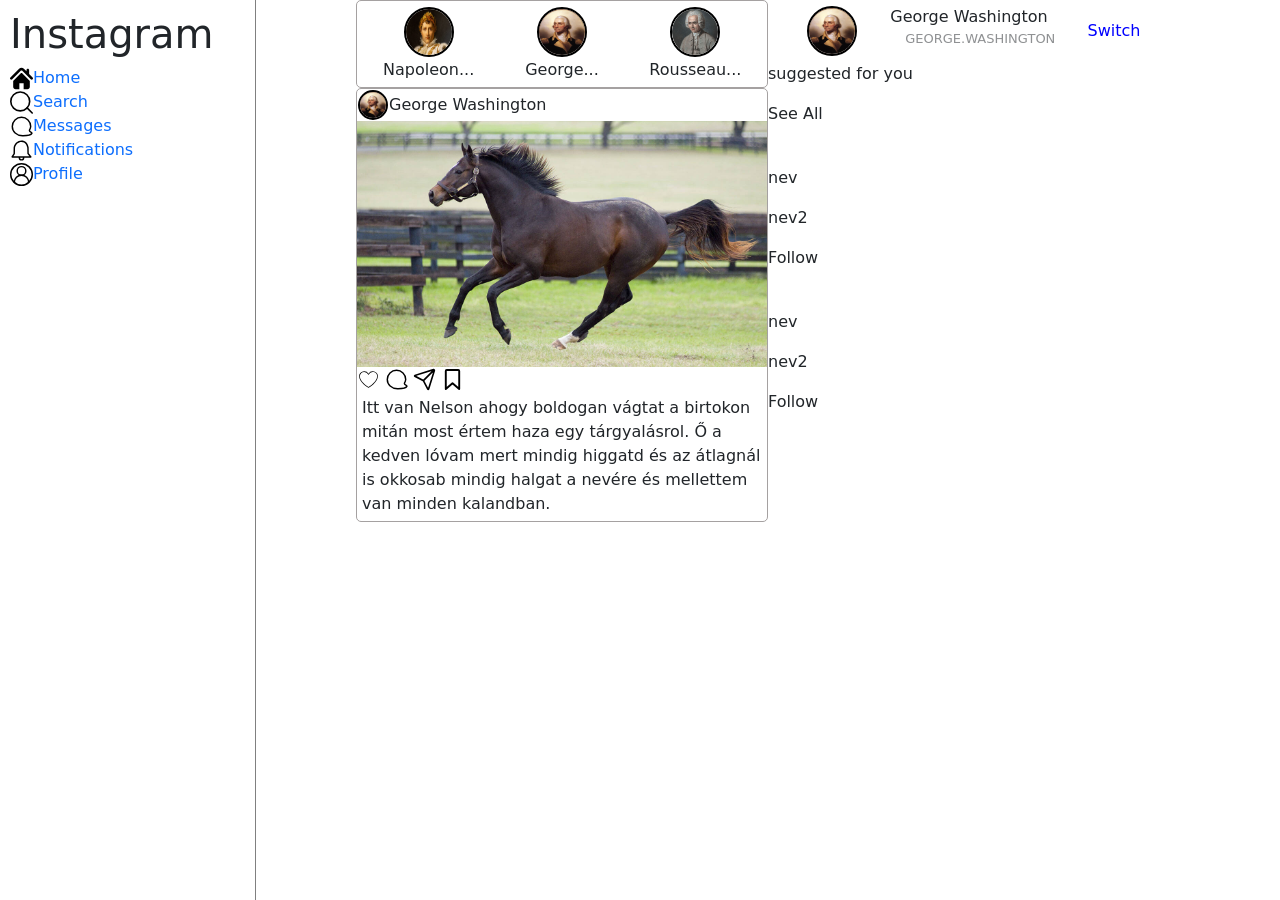
==== index.html @ a4d8b60a "index oldal haladás" ====
<!DOCTYPE html>
<html lang="hu">
<head>
    <meta charset="UTF-8">
    <meta name="viewport" content="width=device-width, initial-scale=1.0">
    <meta name="description" content="instagram">
    <meta name="keywords" content="instagram">
    <title>Csoprtmunka</title>
    <link rel="stylesheet" href="index.css">
    <link href="https://cdn.jsdelivr.net/npm/bootstrap@5.3.8/dist/css/bootstrap.min.css" rel="stylesheet">
    <script src="https://cdn.jsdelivr.net/npm/bootstrap@5.3.8/dist/js/bootstrap.bundle.min.js"></script>
</head>
<body>
    <main>
        <div class="headnav"> 
            <header>
                <h1>Instagram</h1>
            </header>
            <nav>
                <ul>
                    <li><img class="minimg" src="index_kepek/home.svg" alt="kep"><a href="index.html">Home</a></li>
                    <li><img class="minimg" src="index_kepek/search.svg" alt="kep"><a href="search.html">Search</a></li>
                    <li><img class="minimg" src="index_kepek/message.svg" alt="kep"><a href="messages.html">Messages</a></li>
                    <li><img class="minimg" src="index_kepek/notify.svg" alt="kep"><a href="notifications.html">Notifications</a></li>
                    <li><img class="minimg" src="index_kepek/profile.svg" alt="kep"><a href="profile.html">Profile</a></li>
                </ul>
            </nav>
        </div>
        <article>
            <section class="imsgrid">
                <div class="ismgrid"><img class="profileimg2" src="napoleon/royalpfp.jpg" alt="kep1"><p>Napoleon...</p></div>
                <div class="ismgrid"><img class="profileimg2" src="george/george_profile_pic.jpg" alt="kep1"><p>George...</p></div>
                <div class="ismgrid"><img class="profileimg2" src="Rouseau/Profilkep.png" alt="kep1"><p>Rousseau...</p></div>
            </section>
            <section class="post1">
                <div><img class="profileimg" src="index_kepek/george_profile_pic.jpg" alt="profile_kep">George Washington</div>
                <img src="index_kepek/nelson_horse.jpg" alt="kep">
                <div>
                    <img class="minimg" src="index_kepek/heart.svg" alt="heart">
                    <img class="minimg" src="index_kepek/message.svg" alt="comment">
                    <img class="minimg" src="index_kepek/repost.svg" alt="repost">
                    <img class="minimg" src="index_kepek/save.svg" alt="save">
                </div>
                <p>
                    Itt van Nelson ahogy boldogan vágtat a birtokon mitán most értem haza egy tárgyalásrol.
                    Ő a kedven lóvam mert mindig higgatd és az átlagnál is okkosab mindig halgat a nevére 
                    és mellettem van minden kalandban.
                </p>
            </section>
        </article>
        <aside>
            <div class="acts">
                <img class="profileimg2" src="george/george_profile_pic.jpg" alt="George">
                <div>
                    <p class="p1">George Washington</p>
                    <p class="p2">GEORGE.WASHINGTON</p>
                </div>
                <p class="p3">Switch</p>
            </div>
            <div>
                <div>
                    <p>suggested for you</p>
                    <p>See All</p>
                </div>
                <div>
                    <img src="" alt="">
                    <p>nev</p>
                    <p>nev2</p>
                    <p>Follow</p>
                </div>
                <div>
                    <img src="" alt="">
                    <p>nev</p>
                    <p>nev2</p>
                    <p>Follow</p>
                </div>
            </div>
        </aside>
    </main>
</body> 
</html>
---- index.css ----
*{
    box-sizing: border-box;
    margin: 0;
}
main{
    display: grid;
    grid-template-columns: 20% 1fr 1fr;
}
nav ul{
    list-style: none;
    padding-left: 0px;
}
.minimg{
    width: 23px;
    height: 23px;
}
.headnav{
    border-right: solid 1px grey;
    height: 100vh;
    padding: 10px 0px 0px 10px;
}
nav ul li a{
    text-decoration: none;
}
article{
    margin-left: 100px;
}
img{
    width: 100%;
}
.profileimg{
    margin: 1px;
    height: 30px;
    width: 30px;
    border-radius: 100%;
    border: solid 2px black;
}
.profileimg2{
    margin: 1px;
    height: 50px;
    width: 50px;
    border-radius: 100%;
    border: solid 2px black;
    display: block;
    margin-left: auto;
    margin-right: auto;
}

.profileline{
    height: 31px;
    align-items: center;
}
.post1 p{
    margin: 5px;
}
.ismgrid{
    display: grid;
    grid-template-columns: 1fr;
    text-align: center;
}
.ismgrid p{
    margin: 0px;
}
.imsgrid{
    display: grid;
    grid-template-columns: 1fr 1fr 1fr;
    border: solid 1px rgb(165, 161, 161);
    border-radius: 5px;
    padding: 5px;
}
.post1{
    border: solid 1px rgb(165, 161, 161);
    border-radius: 5px;
}
.acts{
    display: grid;
    grid-template-columns: 1fr 1fr 1fr;
    padding: 5px;
}
.p1{
    margin: 0px;
}
.p2{
    margin: 0px;
    text-indent: 15px;
    opacity: 0.5;
    font-size: 13px;
}
.p3{
    margin: auto;
    color: blue;
}
aside{
    width: 80%;
}
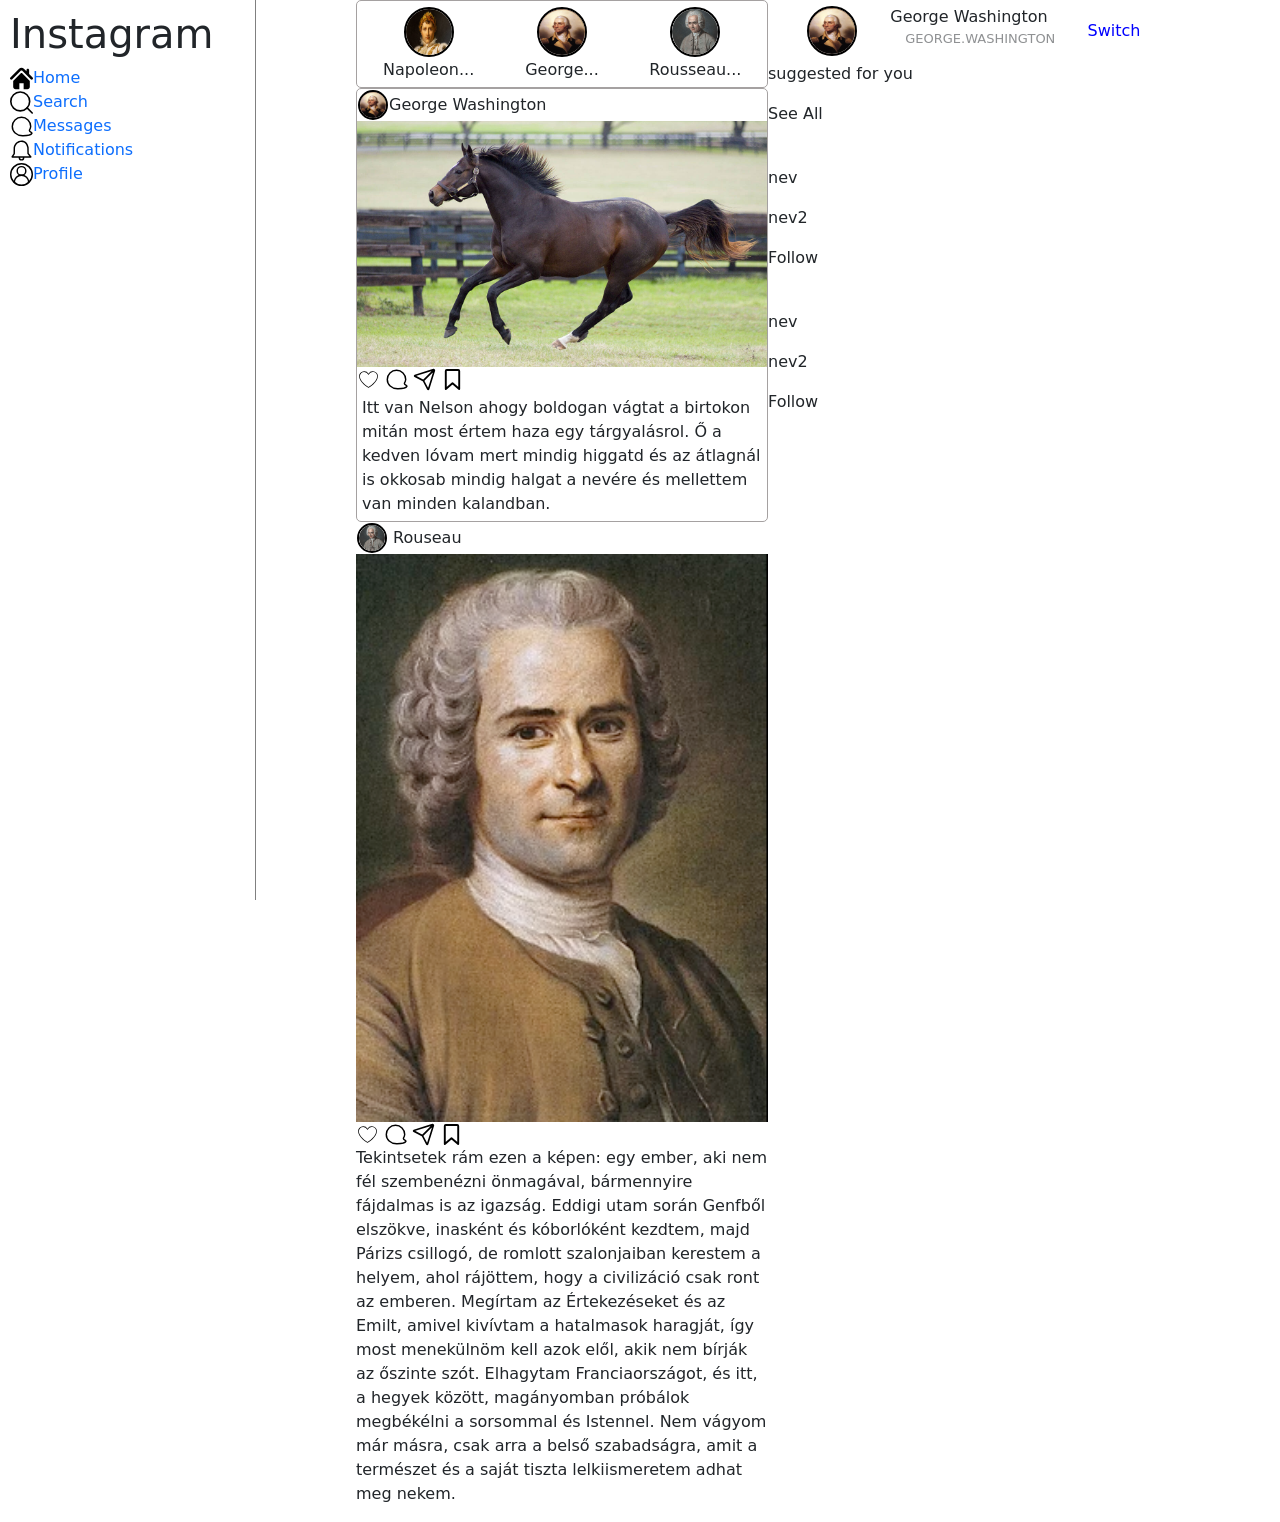
==== commit c9d72650: "Rouseau" ====
--- a/index.html
+++ b/index.html
@@ -47,6 +47,19 @@
                     és mellettem van minden kalandban.
                 </p>
             </section>
+            <section class="post2">
+                <div><img class="profileimg" src="Rouseau/Profilkep.png" alt="profile_kep"> Rouseau</div>
+                <img src="Rouseau/posztkep.png" alt="kep">
+                <div>
+                    <img class="minimg" src="index_kepek/heart.svg" alt="heart">
+                    <img class="minimg" src="index_kepek/message.svg" alt="comment">
+                    <img class="minimg" src="index_kepek/repost.svg" alt="repost">
+                    <img class="minimg" src="index_kepek/save.svg" alt="save">
+                </div>
+                <p>
+                    Tekintsetek rám ezen a képen: egy ember, aki nem fél szembenézni önmagával, bármennyire fájdalmas is az igazság. Eddigi utam során Genfből elszökve, inasként és kóborlóként kezdtem, majd Párizs csillogó, de romlott szalonjaiban kerestem a helyem, ahol rájöttem, hogy a civilizáció csak ront az emberen. Megírtam az Értekezéseket és az Emilt, amivel kivívtam a hatalmasok haragját, így most menekülnöm kell azok elől, akik nem bírják az őszinte szót. Elhagytam Franciaországot, és itt, a hegyek között, magányomban próbálok megbékélni a sorsommal és Istennel. Nem vágyom már másra, csak arra a belső szabadságra, amit a természet és a saját tiszta lelkiismeretem adhat meg nekem.
+                </p>
+            </section>
         </article>
         <aside>
             <div class="acts">
--- a/index.css
+++ b/index.css
@@ -92,4 +92,4 @@
 }
 aside{
     width: 80%;
-}+}
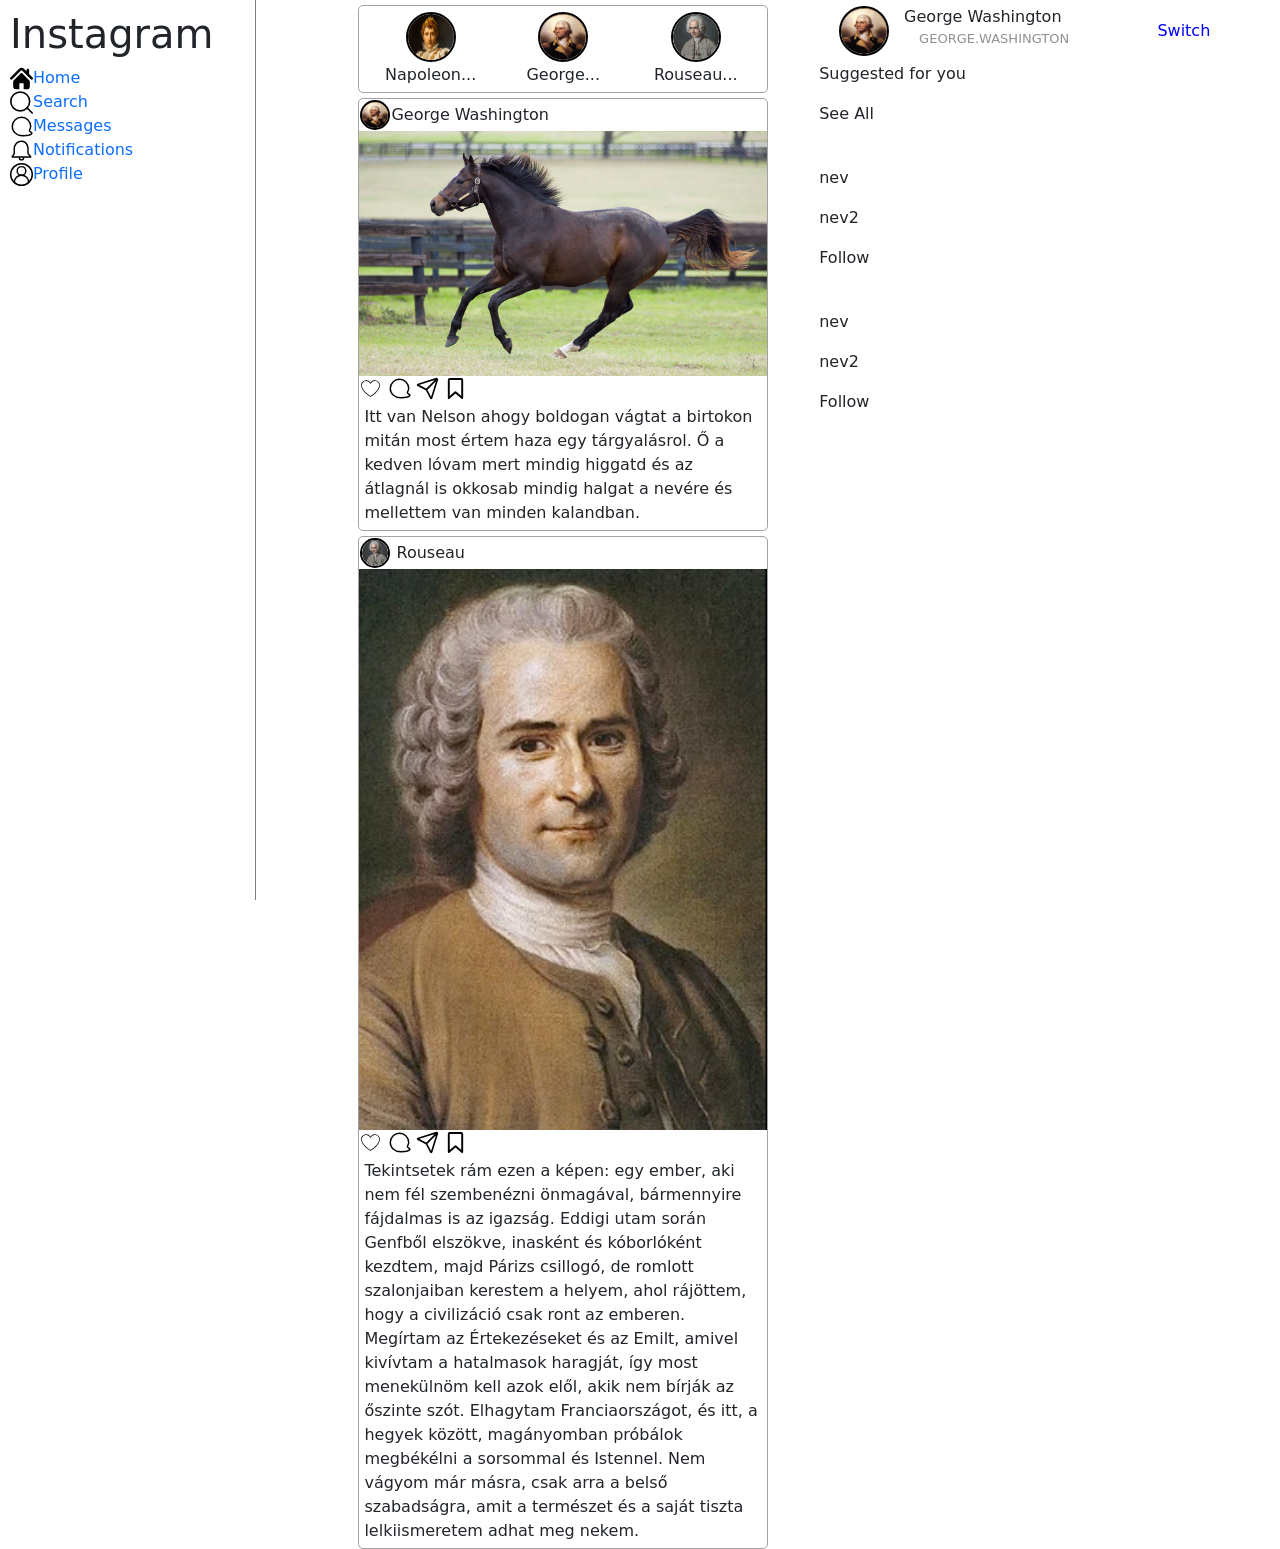
==== commit 7423661a: "kis finomitások (index)" ====
--- a/index.html
+++ b/index.html
@@ -30,7 +30,7 @@
             <section class="imsgrid">
                 <div class="ismgrid"><img class="profileimg2" src="napoleon/royalpfp.jpg" alt="kep1"><p>Napoleon...</p></div>
                 <div class="ismgrid"><img class="profileimg2" src="george/george_profile_pic.jpg" alt="kep1"><p>George...</p></div>
-                <div class="ismgrid"><img class="profileimg2" src="Rouseau/Profilkep.png" alt="kep1"><p>Rousseau...</p></div>
+                <div class="ismgrid"><img class="profileimg2" src="Rouseau/Profilkep.png" alt="kep1"><p>Rouseau...</p></div>
             </section>
             <section class="post1">
                 <div><img class="profileimg" src="index_kepek/george_profile_pic.jpg" alt="profile_kep">George Washington</div>
@@ -47,7 +47,7 @@
                     és mellettem van minden kalandban.
                 </p>
             </section>
-            <section class="post2">
+            <section class="post1">
                 <div><img class="profileimg" src="Rouseau/Profilkep.png" alt="profile_kep"> Rouseau</div>
                 <img src="Rouseau/posztkep.png" alt="kep">
                 <div>
@@ -70,9 +70,9 @@
                 </div>
                 <p class="p3">Switch</p>
             </div>
-            <div>
+            <div class="suggest">
                 <div>
-                    <p>suggested for you</p>
+                    <p>Suggested for you</p>
                     <p>See All</p>
                 </div>
                 <div>
--- a/index.css
+++ b/index.css
@@ -23,7 +23,8 @@
     text-decoration: none;
 }
 article{
-    margin-left: 100px;
+    width: 80%;
+    margin-left: auto;
 }
 img{
     width: 100%;
@@ -45,7 +46,6 @@
     margin-left: auto;
     margin-right: auto;
 }
-
 .profileline{
     height: 31px;
     align-items: center;
@@ -67,14 +67,16 @@
     border: solid 1px rgb(165, 161, 161);
     border-radius: 5px;
     padding: 5px;
+    margin-top: 5px;
 }
 .post1{
     border: solid 1px rgb(165, 161, 161);
     border-radius: 5px;
+    margin-top: 5px;
 }
 .acts{
     display: grid;
-    grid-template-columns: 1fr 1fr 1fr;
+    grid-template-columns: 20% 1fr 20%;
     padding: 5px;
 }
 .p1{
@@ -92,4 +94,6 @@
 }
 aside{
     width: 80%;
-}
+    margin-left: auto;
+    margin-right: auto;
+}
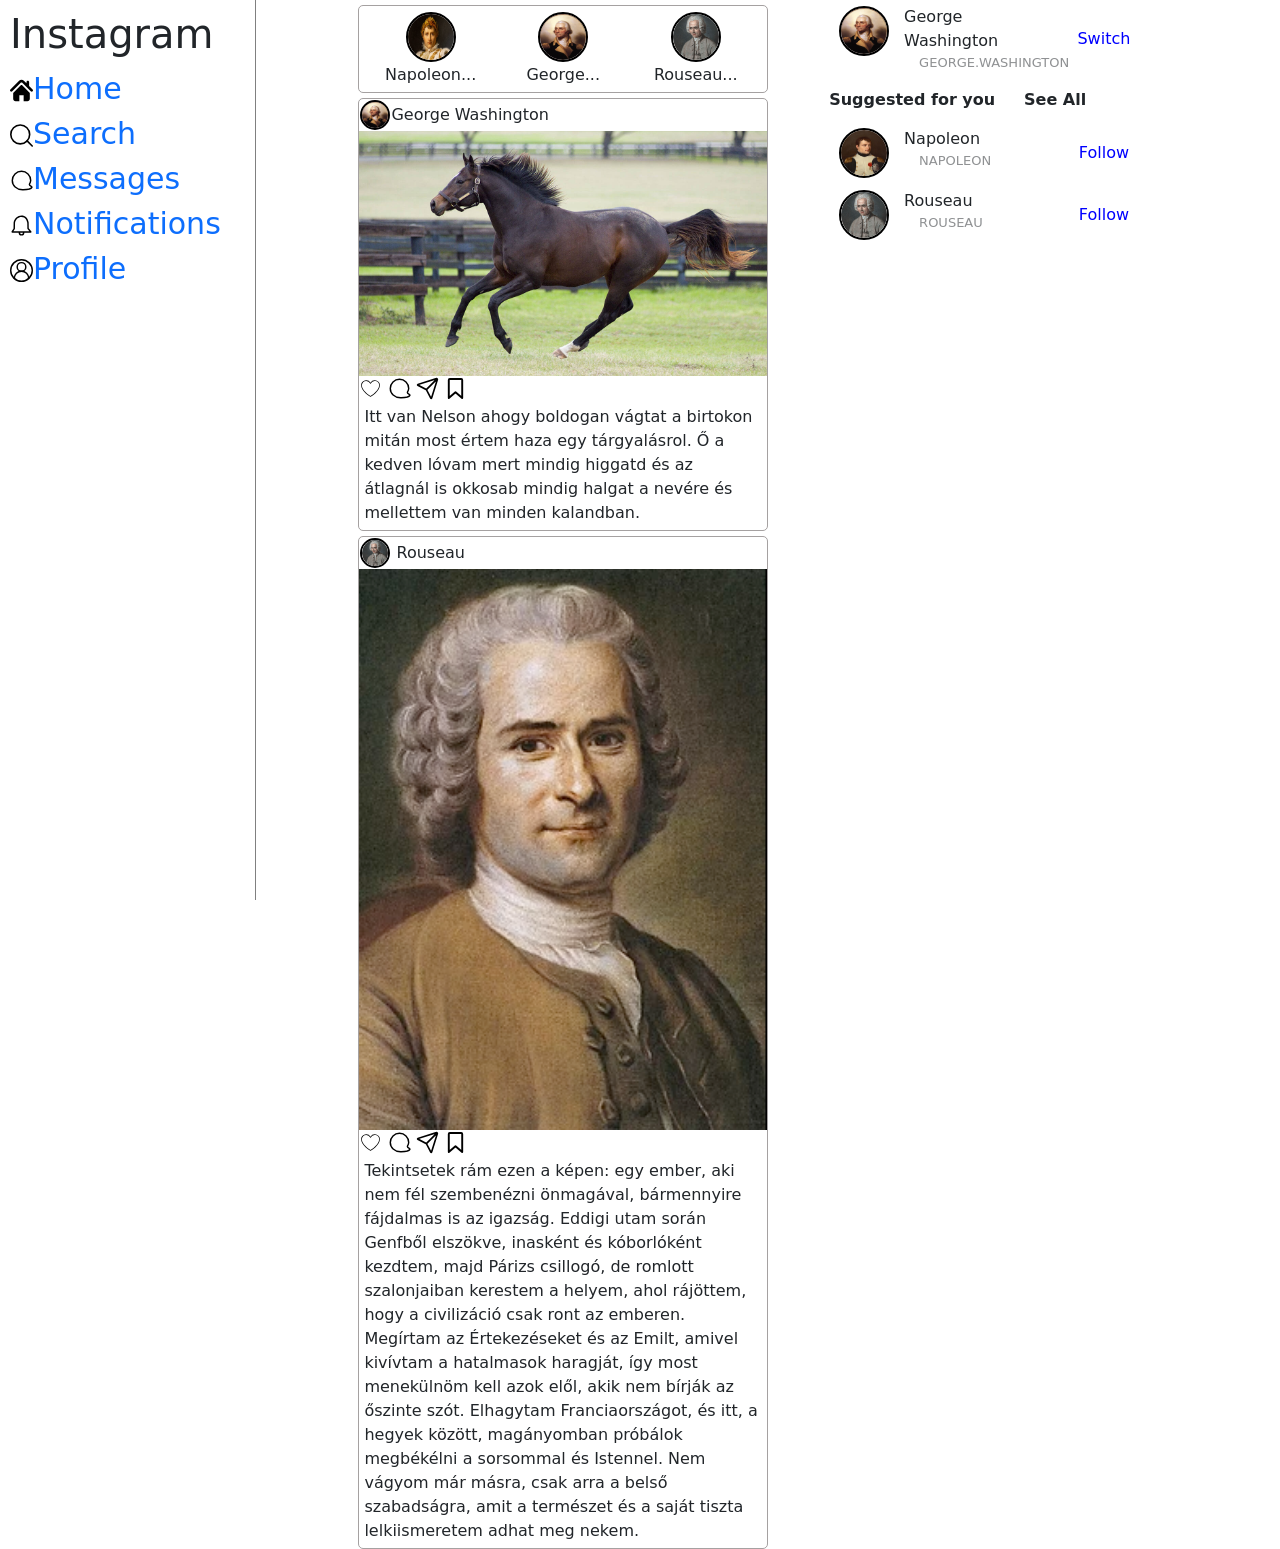
==== commit 1c978be9: "web kinézete kész" ====
--- a/index.html
+++ b/index.html
@@ -7,6 +7,7 @@
     <meta name="keywords" content="instagram">
     <title>Csoprtmunka</title>
     <link rel="stylesheet" href="index.css">
+    <link rel="stylesheet" href="kozos.css">
     <link href="https://cdn.jsdelivr.net/npm/bootstrap@5.3.8/dist/css/bootstrap.min.css" rel="stylesheet">
     <script src="https://cdn.jsdelivr.net/npm/bootstrap@5.3.8/dist/js/bootstrap.bundle.min.js"></script>
 </head>
@@ -71,21 +72,25 @@
                 <p class="p3">Switch</p>
             </div>
             <div class="suggest">
-                <div>
+                <div class="suggested">
                     <p>Suggested for you</p>
                     <p>See All</p>
                 </div>
-                <div>
-                    <img src="" alt="">
-                    <p>nev</p>
-                    <p>nev2</p>
-                    <p>Follow</p>
+                <div class="acts">
+                    <img class="profileimg2" src="napoleon/profilkep.jpg" alt="napoleon">
+                    <div>
+                        <p class="p1">Napoleon</p>
+                        <p class="p2">NAPOLEON</p>
+                    </div>
+                    <p class="p3">Follow</p>
                 </div>
-                <div>
-                    <img src="" alt="">
-                    <p>nev</p>
-                    <p>nev2</p>
-                    <p>Follow</p>
+                <div class="acts">
+                    <img class="profileimg2" src="Rouseau/Profilkep.png" alt="Rouseau">
+                    <div>
+                        <p class="p1">Rouseau</p>
+                        <p class="p2">ROUSEAU</p>
+                    </div>
+                    <p class="p3">Follow</p>
                 </div>
             </div>
         </aside>
--- a/index.css
+++ b/index.css
@@ -1,54 +1,10 @@
-*{
-    box-sizing: border-box;
-    margin: 0;
-}
-main{
-    display: grid;
-    grid-template-columns: 20% 1fr 1fr;
-}
-nav ul{
-    list-style: none;
-    padding-left: 0px;
-}
-.minimg{
-    width: 23px;
-    height: 23px;
-}
-.headnav{
-    border-right: solid 1px grey;
-    height: 100vh;
-    padding: 10px 0px 0px 10px;
-}
-nav ul li a{
-    text-decoration: none;
-}
+
 article{
     width: 80%;
     margin-left: auto;
 }
-img{
-    width: 100%;
-}
-.profileimg{
-    margin: 1px;
-    height: 30px;
-    width: 30px;
-    border-radius: 100%;
-    border: solid 2px black;
-}
-.profileimg2{
-    margin: 1px;
-    height: 50px;
-    width: 50px;
-    border-radius: 100%;
-    border: solid 2px black;
-    display: block;
-    margin-left: auto;
-    margin-right: auto;
-}
-.profileline{
-    height: 31px;
-    align-items: center;
+nav{
+    font-size: 30px;
 }
 .post1 p{
     margin: 5px;
@@ -96,4 +52,19 @@
     width: 80%;
     margin-left: auto;
     margin-right: auto;
+}
+.suggested{
+    display: grid;
+    grid-template-columns: 1fr 1fr;
+    margin: 10px;
+}
+.suggested p{
+    margin-top: auto;
+    margin-bottom: auto;
+    font-weight: bold;
+}
+.acts{
+    display: grid;
+    grid-template-columns: 20% 20% 1fr;
+    padding: 5px;
 }
--- a/kozos.css
+++ b/kozos.css
@@ -0,0 +1,51 @@
+*{
+    box-sizing: border-box;
+    margin: 0;
+}
+main{
+    display: grid;
+    grid-template-columns: 20% 1fr 1fr;
+}
+nav ul{
+    list-style: none;
+    padding-left: 0px;
+}
+.minimg{
+    width: 23px;
+    height: 23px;
+}
+.headnav{
+    border-right: solid 1px grey;
+    height: 100vh;
+    padding: 10px 0px 0px 10px;
+}
+nav ul li a{
+    text-decoration: none;
+}
+
+img{
+    width: 100%;
+}
+.profileimg{
+    margin: 1px;
+    height: 30px;
+    width: 30px;
+    border-radius: 100%;
+    border: solid 2px black;
+}
+.profileimg2{
+    margin: 1px;
+    height: 50px;
+    width: 50px;
+    border-radius: 100%;
+    border: solid 2px black;
+    display: block;
+    margin-left: auto;
+    margin-right: auto;
+}
+.profileline{
+    height: 31px;
+    align-items: center;
+}
+
+
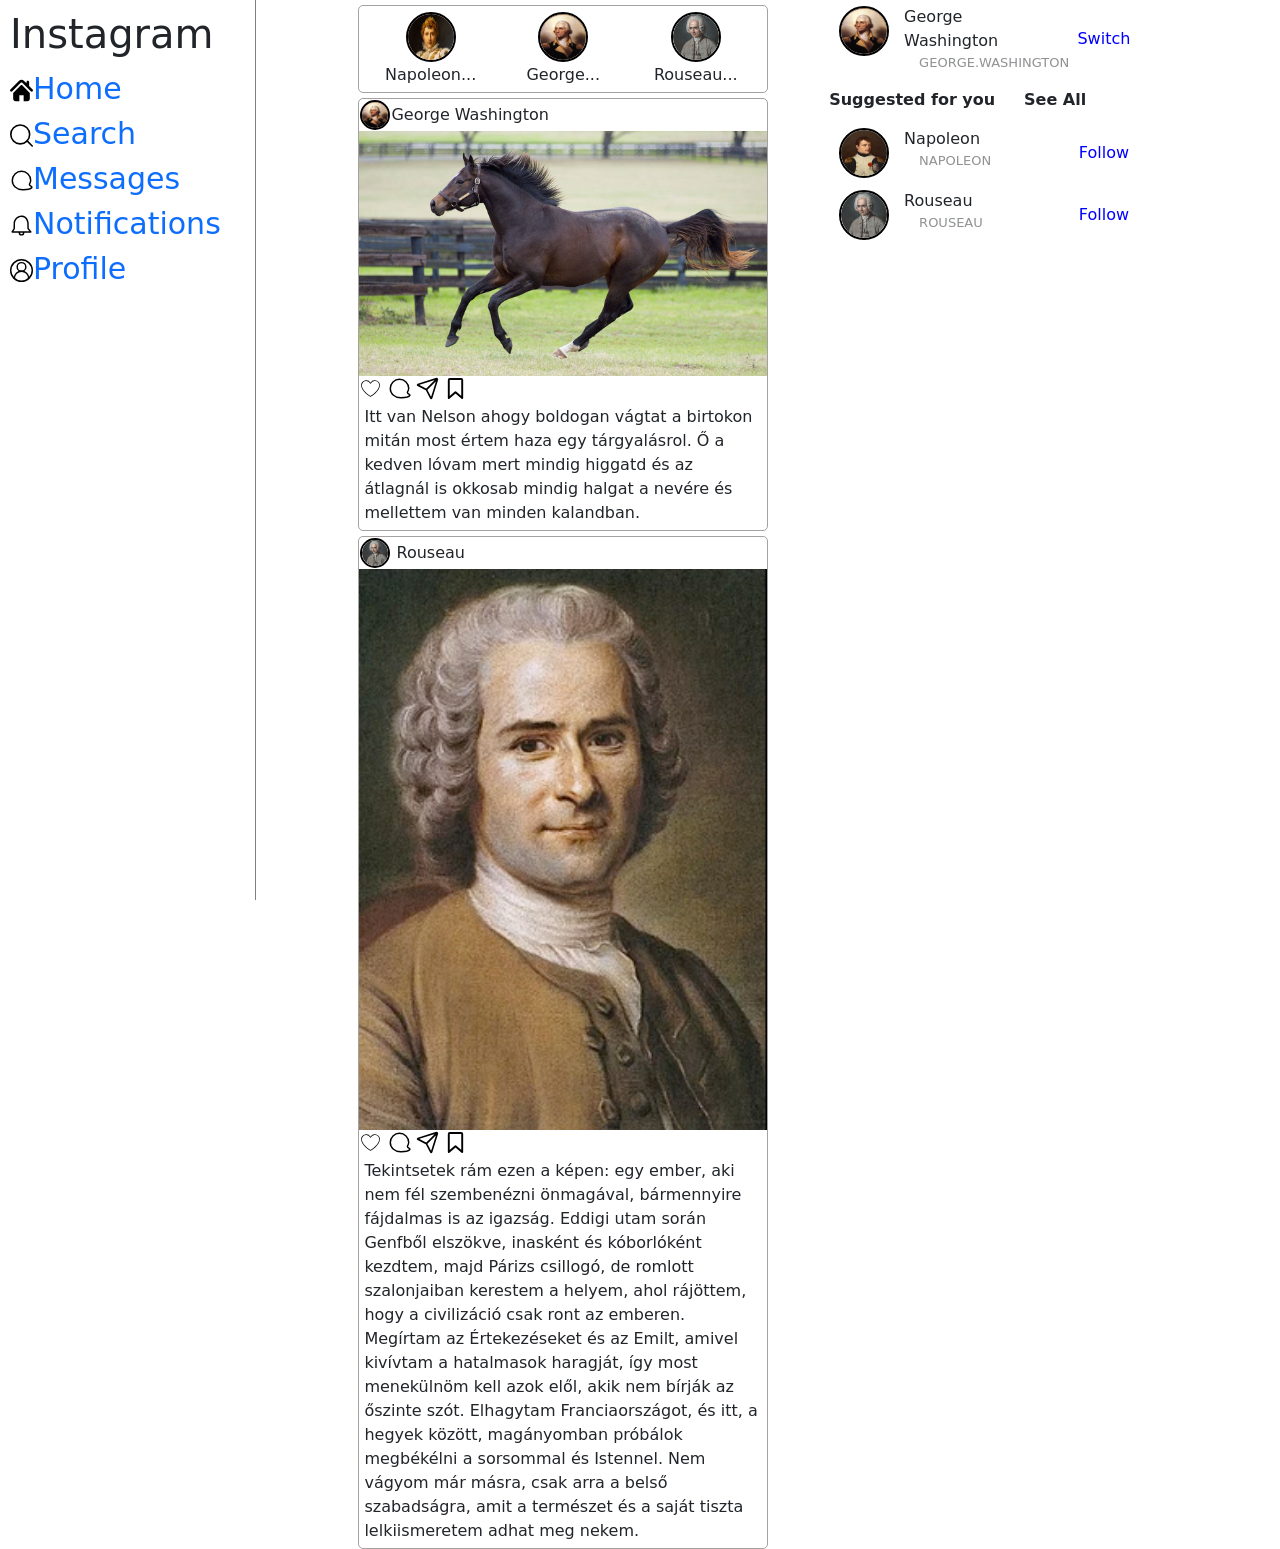
==== commit 1375b4f9: "title átirás" ====
--- a/index.html
+++ b/index.html
@@ -5,7 +5,7 @@
     <meta name="viewport" content="width=device-width, initial-scale=1.0">
     <meta name="description" content="instagram">
     <meta name="keywords" content="instagram">
-    <title>Csoprtmunka</title>
+    <title>Munka</title>
     <link rel="stylesheet" href="index.css">
     <link rel="stylesheet" href="kozos.css">
     <link href="https://cdn.jsdelivr.net/npm/bootstrap@5.3.8/dist/css/bootstrap.min.css" rel="stylesheet">
--- a/index.css
+++ b/index.css
@@ -67,4 +67,10 @@
     display: grid;
     grid-template-columns: 20% 20% 1fr;
     padding: 5px;
+}
+@media screen and (max-width: 1000px){
+    article{
+        width: 95%;
+        margin: 5px auto 5px auto;
+    }
 }
--- a/kozos.css
+++ b/kozos.css
@@ -47,5 +47,16 @@
     height: 31px;
     align-items: center;
 }
-
-
+@media screen and (max-width: 1000px){
+    main{
+        display: grid;
+        grid-template-columns: 1fr;
+    }
+    .headnav{
+        height: 200px;
+        border-right: none;
+    }
+    nav{
+        font-size: 18px;
+    }
+}
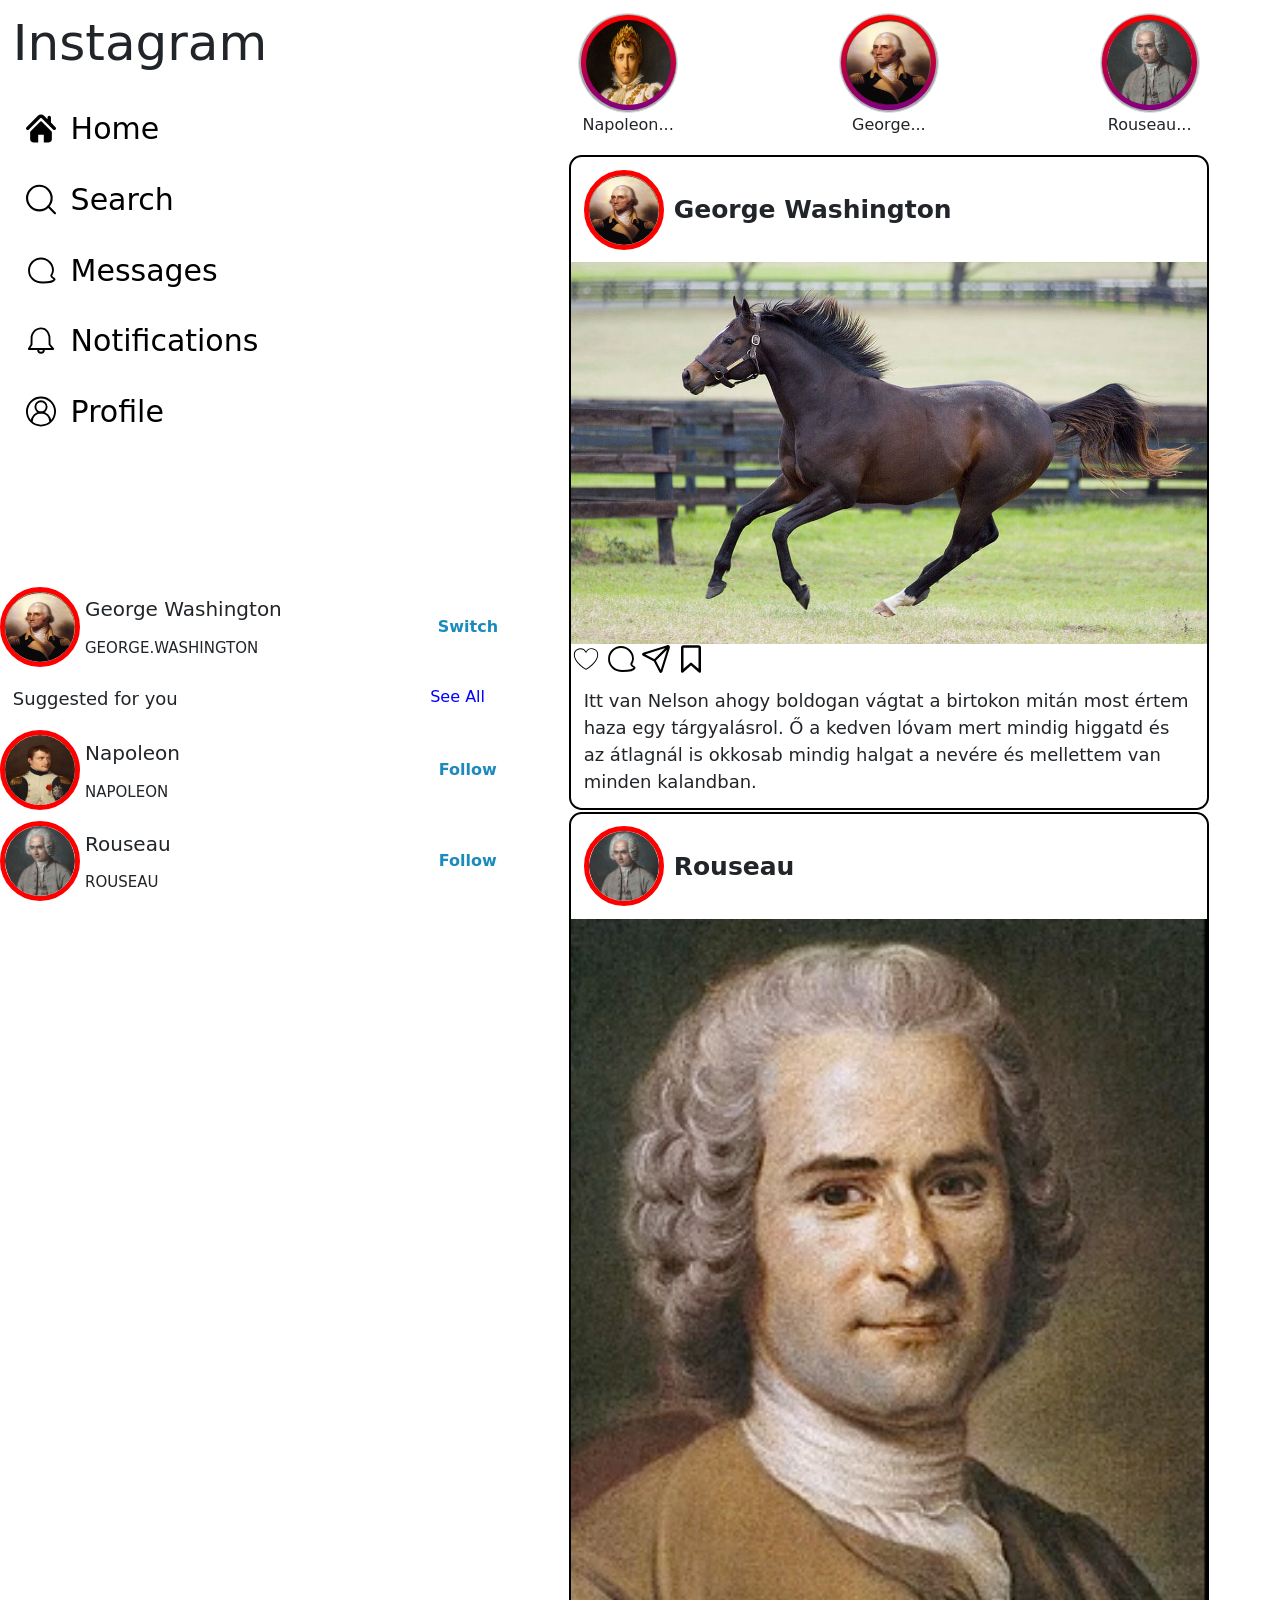
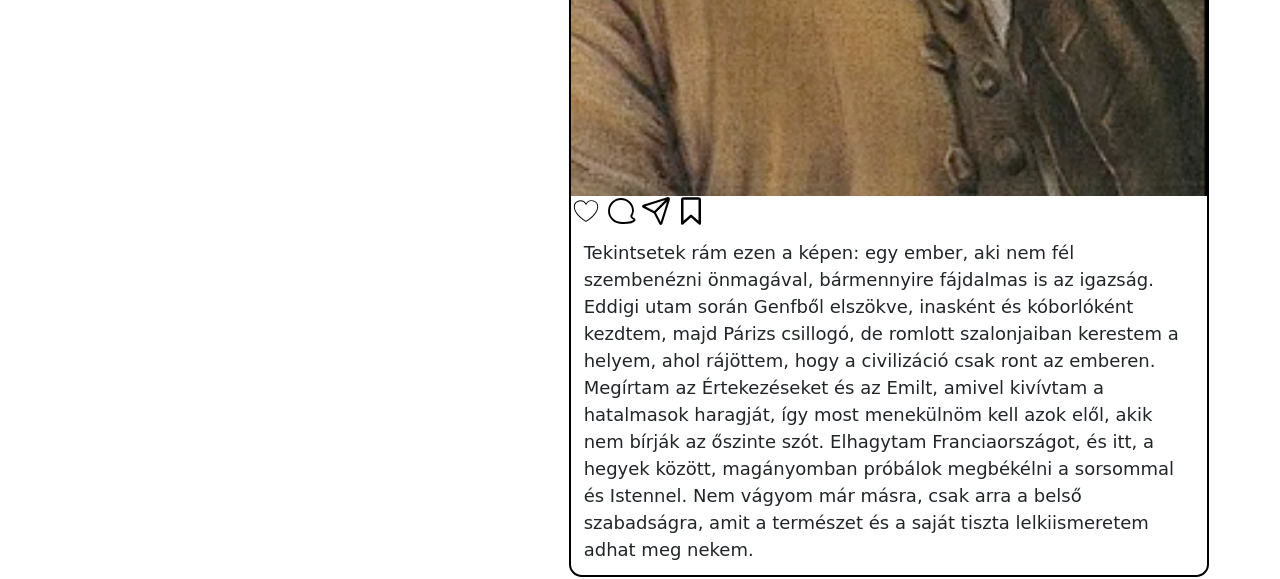
==== commit a1e2a115: "rework egész" ====
--- a/index.html
+++ b/index.html
@@ -7,93 +7,160 @@
     <meta name="keywords" content="instagram">
     <title>Munka</title>
     <link rel="stylesheet" href="index.css">
-    <link rel="stylesheet" href="kozos.css">
     <link href="https://cdn.jsdelivr.net/npm/bootstrap@5.3.8/dist/css/bootstrap.min.css" rel="stylesheet">
     <script src="https://cdn.jsdelivr.net/npm/bootstrap@5.3.8/dist/js/bootstrap.bundle.min.js"></script>
 </head>
 <body>
     <main>
-        <div class="headnav"> 
-            <header>
-                <h1>Instagram</h1>
-            </header>
-            <nav>
-                <ul>
-                    <li><img class="minimg" src="index_kepek/home.svg" alt="kep"><a href="index.html">Home</a></li>
-                    <li><img class="minimg" src="index_kepek/search.svg" alt="kep"><a href="search.html">Search</a></li>
-                    <li><img class="minimg" src="index_kepek/message.svg" alt="kep"><a href="messages.html">Messages</a></li>
-                    <li><img class="minimg" src="index_kepek/notify.svg" alt="kep"><a href="notifications.html">Notifications</a></li>
-                    <li><img class="minimg" src="index_kepek/profile.svg" alt="kep"><a href="profile.html">Profile</a></li>
-                </ul>
-            </nav>
-        </div>
-        <article>
-            <section class="imsgrid">
-                <div class="ismgrid"><img class="profileimg2" src="napoleon/royalpfp.jpg" alt="kep1"><p>Napoleon...</p></div>
-                <div class="ismgrid"><img class="profileimg2" src="george/george_profile_pic.jpg" alt="kep1"><p>George...</p></div>
-                <div class="ismgrid"><img class="profileimg2" src="Rouseau/Profilkep.png" alt="kep1"><p>Rouseau...</p></div>
-            </section>
-            <section class="post1">
-                <div><img class="profileimg" src="index_kepek/george_profile_pic.jpg" alt="profile_kep">George Washington</div>
-                <img src="index_kepek/nelson_horse.jpg" alt="kep">
-                <div>
-                    <img class="minimg" src="index_kepek/heart.svg" alt="heart">
-                    <img class="minimg" src="index_kepek/message.svg" alt="comment">
-                    <img class="minimg" src="index_kepek/repost.svg" alt="repost">
-                    <img class="minimg" src="index_kepek/save.svg" alt="save">
+        <div class="grid">
+            <!-- header start -->
+            <div class="header">
+
+                <header>
+
+                    <div>
+                        <h1>Instagram</h1>
+                    </div>
+
+                </header>
+
+                <nav>
+                    <ul>
+                        <li><img class="mini_logok" src="index_kepek/home.svg" alt="kep"><a href="index.html">Home</a></li>
+                        <li><img class="mini_logok" src="index_kepek/search.svg" alt="kep"><a href="search.html">Search</a></li>
+                        <li><img class="mini_logok" src="index_kepek/message.svg" alt="kep"><a href="messages.html">Messages</a></li>
+                        <li><img class="mini_logok" src="index_kepek/notify.svg" alt="kep"><a href="notifications.html">Notifications</a></li>
+                        <li><img class="mini_logok" src="index_kepek/profile.svg" alt="kep"><a href="profile.html">Profile</a></li>
+                    </ul>
+                </nav>
+
+            </div>
+            <!-- header end -->
+
+            <!-- article start -->
+            <article>
+
+                <div class="ismerosgrid">
+
+                    <div class="ism">
+                        <div class="border">
+                            <img class="" src="napoleon/royalpfp.jpg" alt="kep1">
+                        </div>
+                        <p>Napoleon...</p>
+                    </div>
+                    <div class="ism">
+                        <div class="border">
+                            <img class="" src="george/george_profile_pic.jpg" alt="kep1">
+                        </div>
+                        <p>George...</p>
+                    </div>
+                    <div class="ism">
+                        <div class="border">
+                            <img src="Rouseau/Profilkep.png" alt="kep1">
+                        </div>
+                        <p>Rouseau...</p>
+                    </div>
+
                 </div>
-                <p>
-                    Itt van Nelson ahogy boldogan vágtat a birtokon mitán most értem haza egy tárgyalásrol.
-                    Ő a kedven lóvam mert mindig higgatd és az átlagnál is okkosab mindig halgat a nevére 
-                    és mellettem van minden kalandban.
-                </p>
-            </section>
-            <section class="post1">
-                <div><img class="profileimg" src="Rouseau/Profilkep.png" alt="profile_kep"> Rouseau</div>
-                <img src="Rouseau/posztkep.png" alt="kep">
-                <div>
-                    <img class="minimg" src="index_kepek/heart.svg" alt="heart">
-                    <img class="minimg" src="index_kepek/message.svg" alt="comment">
-                    <img class="minimg" src="index_kepek/repost.svg" alt="repost">
-                    <img class="minimg" src="index_kepek/save.svg" alt="save">
+
+                <section class="postok">
+                    
+                    <div class="postok_alt">
+                        <div class="border2">
+                            <img src="index_kepek/george_profile_pic.jpg" alt="George Washington">
+                        </div>
+                        <p>George Washington</p>
+                    </div>
+                    <img src="index_kepek/nelson_horse.jpg" alt="kep">
+
+                    <div>
+                        <img class="mini_logok" src="index_kepek/heart.svg" alt="heart">
+                        <img class="mini_logok" src="index_kepek/message.svg" alt="comment">
+                        <img class="mini_logok" src="index_kepek/repost.svg" alt="repost">
+                        <img class="mini_logok" src="index_kepek/save.svg" alt="save">
+                    </div>
+
+                    <p>
+                        Itt van Nelson ahogy boldogan vágtat a birtokon mitán most értem haza egy tárgyalásrol.
+                        Ő a kedven lóvam mert mindig higgatd és az átlagnál is okkosab mindig halgat a nevére 
+                        és mellettem van minden kalandban.
+                    </p>
+
+                </section>
+
+                <section class="postok">
+                    
+                    <div class="postok_alt">
+                        <div>
+                            <img class="border2" src="Rouseau/Profilkep.png" alt="Rouseau">
+                        </div>
+                        <p>Rouseau</p>
+                    </div>
+                    <img src="Rouseau/posztkep.png" alt="kep">
+
+                    <div>
+                        <img class="mini_logok" src="index_kepek/heart.svg" alt="heart">
+                        <img class="mini_logok" src="index_kepek/message.svg" alt="comment">
+                        <img class="mini_logok" src="index_kepek/repost.svg" alt="repost">
+                        <img class="mini_logok" src="index_kepek/save.svg" alt="save">
+                    </div>
+
+                    <p>
+                        Tekintsetek rám ezen a képen: egy ember, aki nem fél szembenézni önmagával, bármennyire fájdalmas 
+                        is az igazság. Eddigi utam során Genfből elszökve, inasként és kóborlóként kezdtem, majd Párizs csillogó, 
+                        de romlott szalonjaiban kerestem a helyem, ahol rájöttem, hogy a civilizáció csak ront az emberen. Megírtam az 
+                         Értekezéseket és az Emilt, amivel kivívtam a hatalmasok haragját, így most menekülnöm kell azok elől, 
+                         akik nem bírják az őszinte szót. Elhagytam Franciaországot, és itt, a hegyek között, magányomban próbálok 
+                         megbékélni a sorsommal és Istennel. Nem vágyom már másra, csak arra a belső szabadságra, amit a természet és 
+                         a saját tiszta lelkiismeretem adhat meg nekem.
+                    </p>
+
+                </section>
+            </article>
+            <!-- article end -->
+
+            <aside>
+
+                <div class="grid2">
+
+                    <img class="border2" src="george/george_profile_pic.jpg" alt="George">
+                    <div>
+                        <p class="grid_p1">George Washington</p>
+                        <p class="grid_p2">GEORGE.WASHINGTON</p>
+                    </div>
+                    <p class="p3">Switch</p>
                 </div>
-                <p>
-                    Tekintsetek rám ezen a képen: egy ember, aki nem fél szembenézni önmagával, bármennyire fájdalmas is az igazság. Eddigi utam során Genfből elszökve, inasként és kóborlóként kezdtem, majd Párizs csillogó, de romlott szalonjaiban kerestem a helyem, ahol rájöttem, hogy a civilizáció csak ront az emberen. Megírtam az Értekezéseket és az Emilt, amivel kivívtam a hatalmasok haragját, így most menekülnöm kell azok elől, akik nem bírják az őszinte szót. Elhagytam Franciaországot, és itt, a hegyek között, magányomban próbálok megbékélni a sorsommal és Istennel. Nem vágyom már másra, csak arra a belső szabadságra, amit a természet és a saját tiszta lelkiismeretem adhat meg nekem.
-                </p>
-            </section>
-        </article>
-        <aside>
-            <div class="acts">
-                <img class="profileimg2" src="george/george_profile_pic.jpg" alt="George">
-                <div>
-                    <p class="p1">George Washington</p>
-                    <p class="p2">GEORGE.WASHINGTON</p>
+
+
+                <div class="grid3">
+                    <p class="p1">Suggested for you</p>
+                    <p class="p2">See All</p>
                 </div>
-                <p class="p3">Switch</p>
-            </div>
-            <div class="suggest">
-                <div class="suggested">
-                    <p>Suggested for you</p>
-                    <p>See All</p>
+
+                <div class="grid2">
+
+                    <img class="border2" src="napoleon/profilkep.jpg" alt="napoleon">
+                    <div>
+                        <p class="grid_p1">Napoleon</p>
+                        <p class="grid_p2">NAPOLEON</p>
+                    </div>
+                    <p class="p3">Follow</p>
+
                 </div>
-                <div class="acts">
-                    <img class="profileimg2" src="napoleon/profilkep.jpg" alt="napoleon">
+
+
+                <div class="grid2">
+                    <img class="border2" src="Rouseau/Profilkep.png" alt="Rouseau">
                     <div>
-                        <p class="p1">Napoleon</p>
-                        <p class="p2">NAPOLEON</p>
+                        <p class="grid_p1">Rouseau</p>
+                        <p class="grid_p2">ROUSEAU</p>
                     </div>
                     <p class="p3">Follow</p>
                 </div>
-                <div class="acts">
-                    <img class="profileimg2" src="Rouseau/Profilkep.png" alt="Rouseau">
-                    <div>
-                        <p class="p1">Rouseau</p>
-                        <p class="p2">ROUSEAU</p>
-                    </div>
-                    <p class="p3">Follow</p>
-                </div>
-            </div>
-        </aside>
+
+            </aside>
+
+        </div>
     </main>
 </body> 
 </html>
--- a/index.css
+++ b/index.css
@@ -1,76 +1,226 @@
+*{
+    margin: 0;
+    box-sizing: border-box;
+}
+
+img{
+    height: 100%;
+    width: 100%;
+}
+
+.mini_logok{
+    width: 30px;
+}
+
+header{
+    grid-area: header;
+}
+header div{
+    padding: 1vw;
+}
+header div h1{
+    font-size: 50px;
+}
+
+nav{
+    grid-area: nav;
+}
+
+nav ul{
+    padding: 0px;
+}
+nav ul li{
+    display: grid;
+    grid-template-columns: 40px 1fr;
+    padding: 1vw 2vw;
+    align-items: center;
+}
+nav ul li a{
+    padding-left: 5px;
+    font-size: 30px;
+    text-decoration: none;
+    color: black
+}
+nav ul li a:hover{
+    color:blue;
+    text-shadow: 1px 1px 2px blue;
+}
 
 article{
-    width: 80%;
-    margin-left: auto;
-}
-nav{
+    grid-area: article;
+    padding-top: 1vw;
+}
+aside{
+    grid-area: aside;
+}
+.border{
+    width: 100px;
+    height: 100px;
+    padding: 5px;
+    background-color: darkgray;
+    position: relative;
+    place-items: center;
+    place-content: center;
+    border-radius: 50%;
+    display: grid;
+    margin: 0px auto;
+}
+.border img{
+    z-index: 1;
+    height: 85px;
+    width: 85px;
+    border-radius: 50%;
+}
+.border::before{
+    content: '';
+    position: absolute;
+    width: 95px;
+    background-image: linear-gradient(180deg, red, purple);
+    height: 95px;
+    border-radius: 50%;
+    animation: rotBGimg 4s linear infinite;
+    transition: all 0.2 linear;
+}
+@keyframes rotBGimg {
+    from {
+        transform: rotate(0deg);
+    }
+    to {
+        transform: rotate(360deg);
+    }
+}
+.border2{
+    width: 80px;
+    height: 80px;
+    border: 5px solid red;
+    border-radius: 50%;
+}
+.border2 img{
+    border-radius: 50%;
+}
+
+
+.ism{
+    text-align: center;
+}
+
+.ismerosgrid{
+    display: grid;
+    grid-template-columns: 1fr 1fr 1fr;
+}
+
+.postok{
+    width: 50vw;
+    margin: 30px;
+    border: solid 2px black;
+    border-radius: 1vw;
+    margin: 2px auto;
+    
+}
+.postok p{
+    margin: 1vw;
+    font-size: 18px;
+}
+
+.postok_alt{
+    margin: 1vw;
+    display: grid;
+    grid-template-columns: 90px 1fr;
     font-size: 30px;
-}
-.post1 p{
-    margin: 5px;
-}
-.ismgrid{
-    display: grid;
-    grid-template-columns: 1fr;
+    align-items: center;
+}
+.postok_alt p{
+    margin: 0px;
+    font-size: 25px;
+    font-weight: bold;
+}
+
+aside{
+    padding-top: 1vw;
+}
+
+.grid_p1{
+    font-size: 20px;
+}
+
+.grid_p2{
+    font-size: 15px;
+}
+.p3{
+    color: rgba(27, 138, 190, 0.997);
+    font-weight: bold;
     text-align: center;
 }
-.ismgrid p{
+
+
+
+
+
+.grid2{
+    display: grid;
+    grid-template-columns: 85px 1fr 60px;
+    align-items: center;
+}
+
+.grid2 p{
+    margin: 1vw 0px;
+}
+
+.grid3{
+    display: grid;
+    grid-template-columns: 1fr 1fr;
+    padding: 1vw;
+}
+
+.p1{
+    font-size: 18px;
     margin: 0px;
 }
-.imsgrid{
-    display: grid;
-    grid-template-columns: 1fr 1fr 1fr;
-    border: solid 1px rgb(165, 161, 161);
-    border-radius: 5px;
-    padding: 5px;
-    margin-top: 5px;
-}
-.post1{
-    border: solid 1px rgb(165, 161, 161);
-    border-radius: 5px;
-    margin-top: 5px;
-}
-.acts{
-    display: grid;
-    grid-template-columns: 20% 1fr 20%;
-    padding: 5px;
-}
-.p1{
-    margin: 0px;
-}
+
 .p2{
     margin: 0px;
-    text-indent: 15px;
-    opacity: 0.5;
-    font-size: 13px;
-}
-.p3{
-    margin: auto;
+    text-align: right;
     color: blue;
 }
-aside{
-    width: 80%;
-    margin-left: auto;
-    margin-right: auto;
-}
-.suggested{
-    display: grid;
-    grid-template-columns: 1fr 1fr;
-    margin: 10px;
-}
-.suggested p{
-    margin-top: auto;
-    margin-bottom: auto;
-    font-weight: bold;
-}
-.acts{
-    display: grid;
-    grid-template-columns: 20% 20% 1fr;
-    padding: 5px;
-}
-@media screen and (max-width: 1000px){
-    article{
-        width: 95%;
-        margin: 5px auto 5px auto;
+
+.grid{
+    display: grid;
+    grid-template-areas: 
+        "header article aside"
+        "nav article aside"
+    ;
+}
+
+@media screen and (max-width:1300px) {
+    .grid{
+        grid-template-areas: 
+            "head article"
+            "aside article"
+            "aside article"
+            "aside article"
+            "aside article"
+            "aside article"
+            "aside article"
+            "aside article"
+            "aside article"
+            "aside article"
+            "aside article"
+            "aside article"
+            "aside article"
+        ;
+    }
+}
+
+@media screen and (max-width:800px) {
+    .postok{
+        width: 90vw;
+    }
+    .grid{
+        grid-template-areas: 
+            "head"
+            "nav"
+            "article"
+            "aside"
+        ;
     }
 }
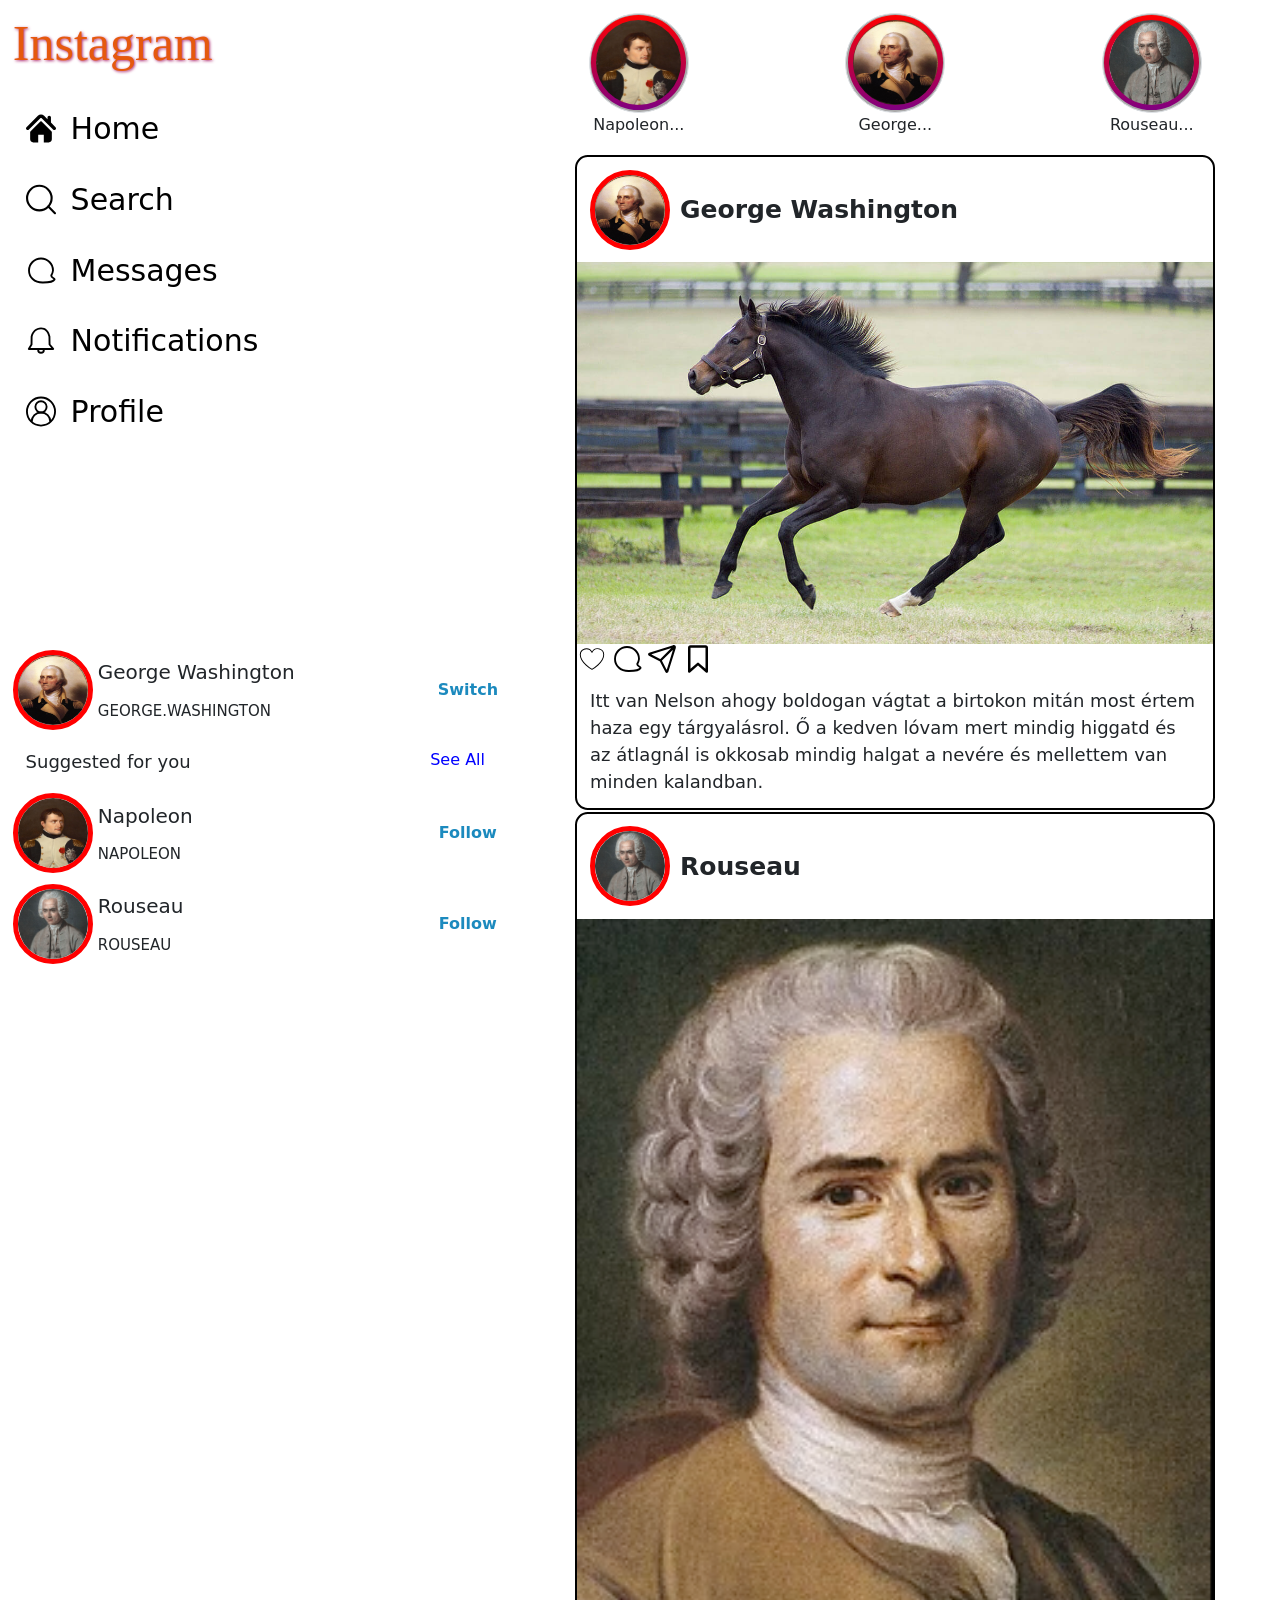
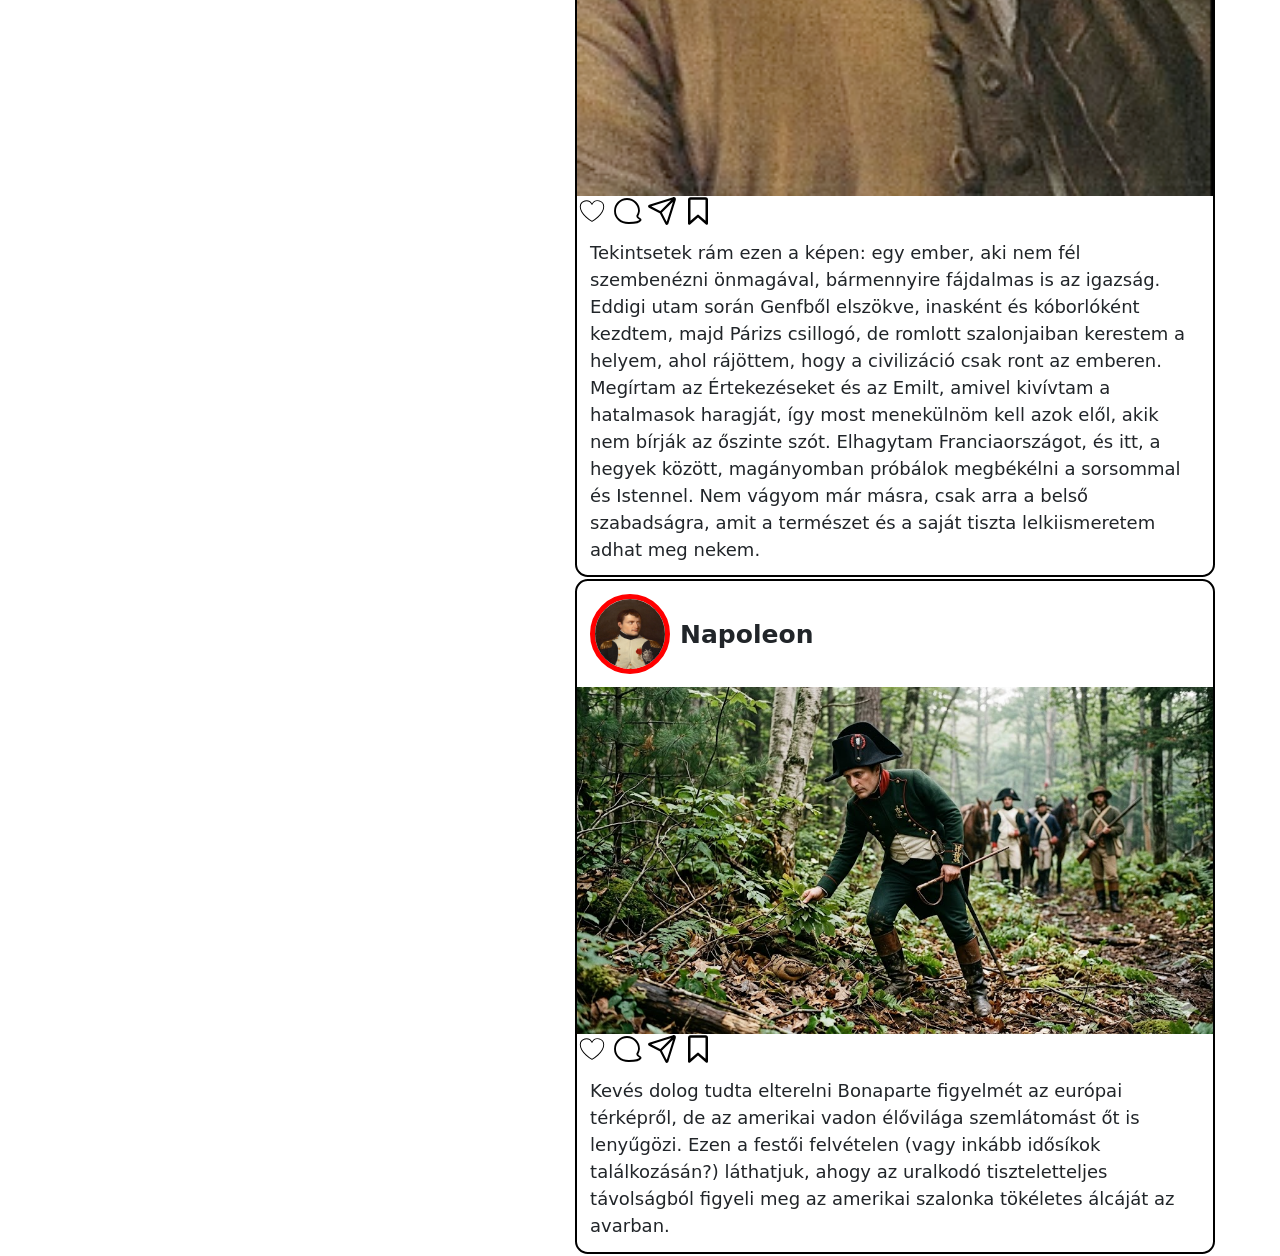
==== commit 8440103f: "Meep" ====
--- a/index.html
+++ b/index.html
@@ -44,7 +44,7 @@
 
                     <div class="ism">
                         <div class="border">
-                            <img class="" src="napoleon/royalpfp.jpg" alt="kep1">
+                            <img class="" src="napoleon/profilkep.jpg" alt="kep1">
                         </div>
                         <p>Napoleon...</p>
                     </div>
@@ -116,6 +116,32 @@
                     </p>
 
                 </section>
+
+                <section class="postok">
+                    
+                    <div class="postok_alt">
+                        <div>
+                            <img class="border2" src="napoleon/profilkep.jpg" alt="Rouseau">
+                        </div>
+                        <p>Napoleon</p>
+                    </div>
+                    <img src="index_kepek/szalonka.jpg" alt="kep">
+
+                    <div>
+                        <img class="mini_logok" src="index_kepek/heart.svg" alt="heart">
+                        <img class="mini_logok" src="index_kepek/message.svg" alt="comment">
+                        <img class="mini_logok" src="index_kepek/repost.svg" alt="repost">
+                        <img class="mini_logok" src="index_kepek/save.svg" alt="save">
+                    </div>
+
+                    <p>
+                        Kevés dolog tudta elterelni Bonaparte figyelmét az európai térképről, de az amerikai
+                         vadon élővilága szemlátomást őt is lenyűgözi. Ezen a festői felvételen (vagy inkább
+                          idősíkok találkozásán?) láthatjuk, ahogy az uralkodó tiszteletteljes távolságból 
+                          figyeli meg az amerikai szalonka tökéletes álcáját az avarban.
+                    </p>
+
+                </section>
             </article>
             <!-- article end -->
 
--- a/index.css
+++ b/index.css
@@ -20,6 +20,9 @@
 }
 header div h1{
     font-size: 50px;
+    font-family:Cambria, Cochin, Georgia, Times, 'Times New Roman', serif;
+    color: rgb(229, 89, 14);
+    text-shadow: 1px 1px 3px rgb(175, 48, 118);
 }
 
 nav{
@@ -79,7 +82,6 @@
     height: 95px;
     border-radius: 50%;
     animation: rotBGimg 4s linear infinite;
-    transition: all 0.2 linear;
 }
 @keyframes rotBGimg {
     from {
@@ -153,9 +155,6 @@
 }
 
 
-
-
-
 .grid2{
     display: grid;
     grid-template-columns: 85px 1fr 60px;
@@ -208,6 +207,9 @@
             "aside article"
             "aside article"
         ;
+    }
+    aside{
+        margin: 1vw;
     }
 }
 
